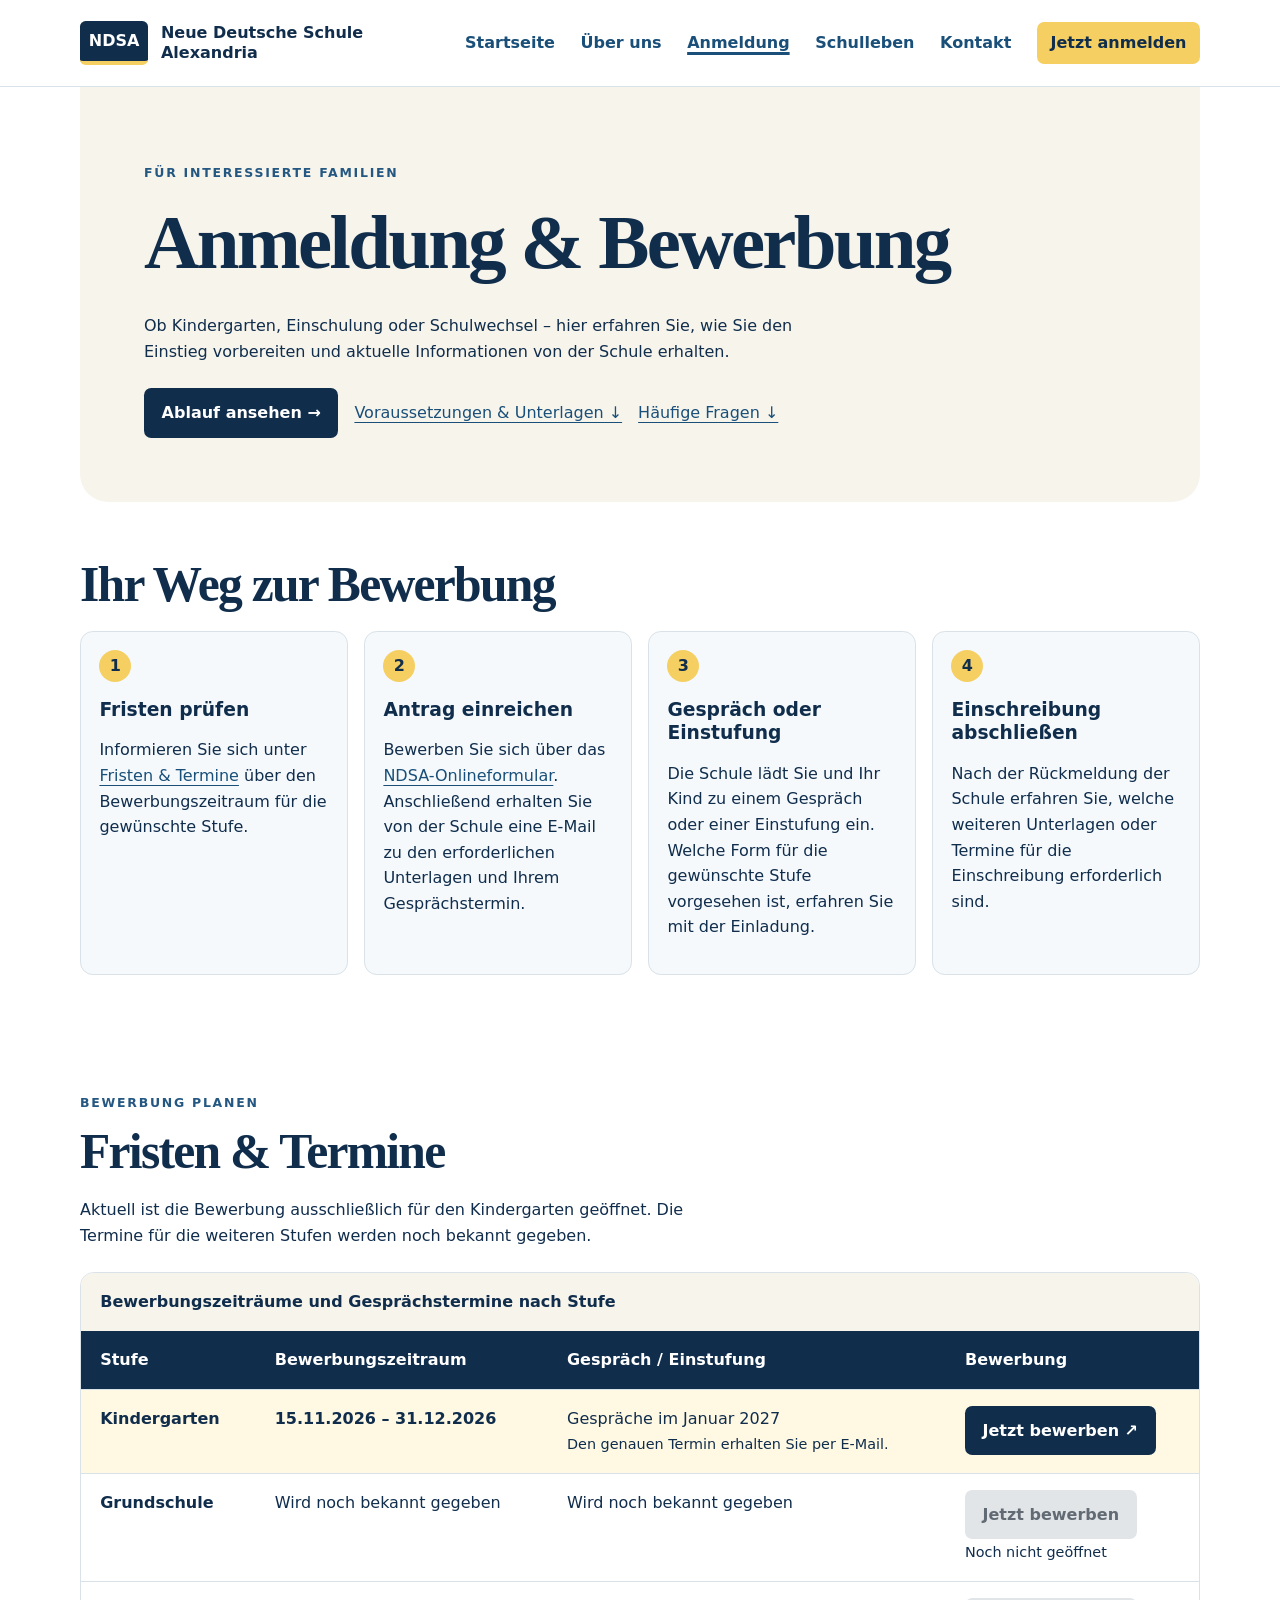
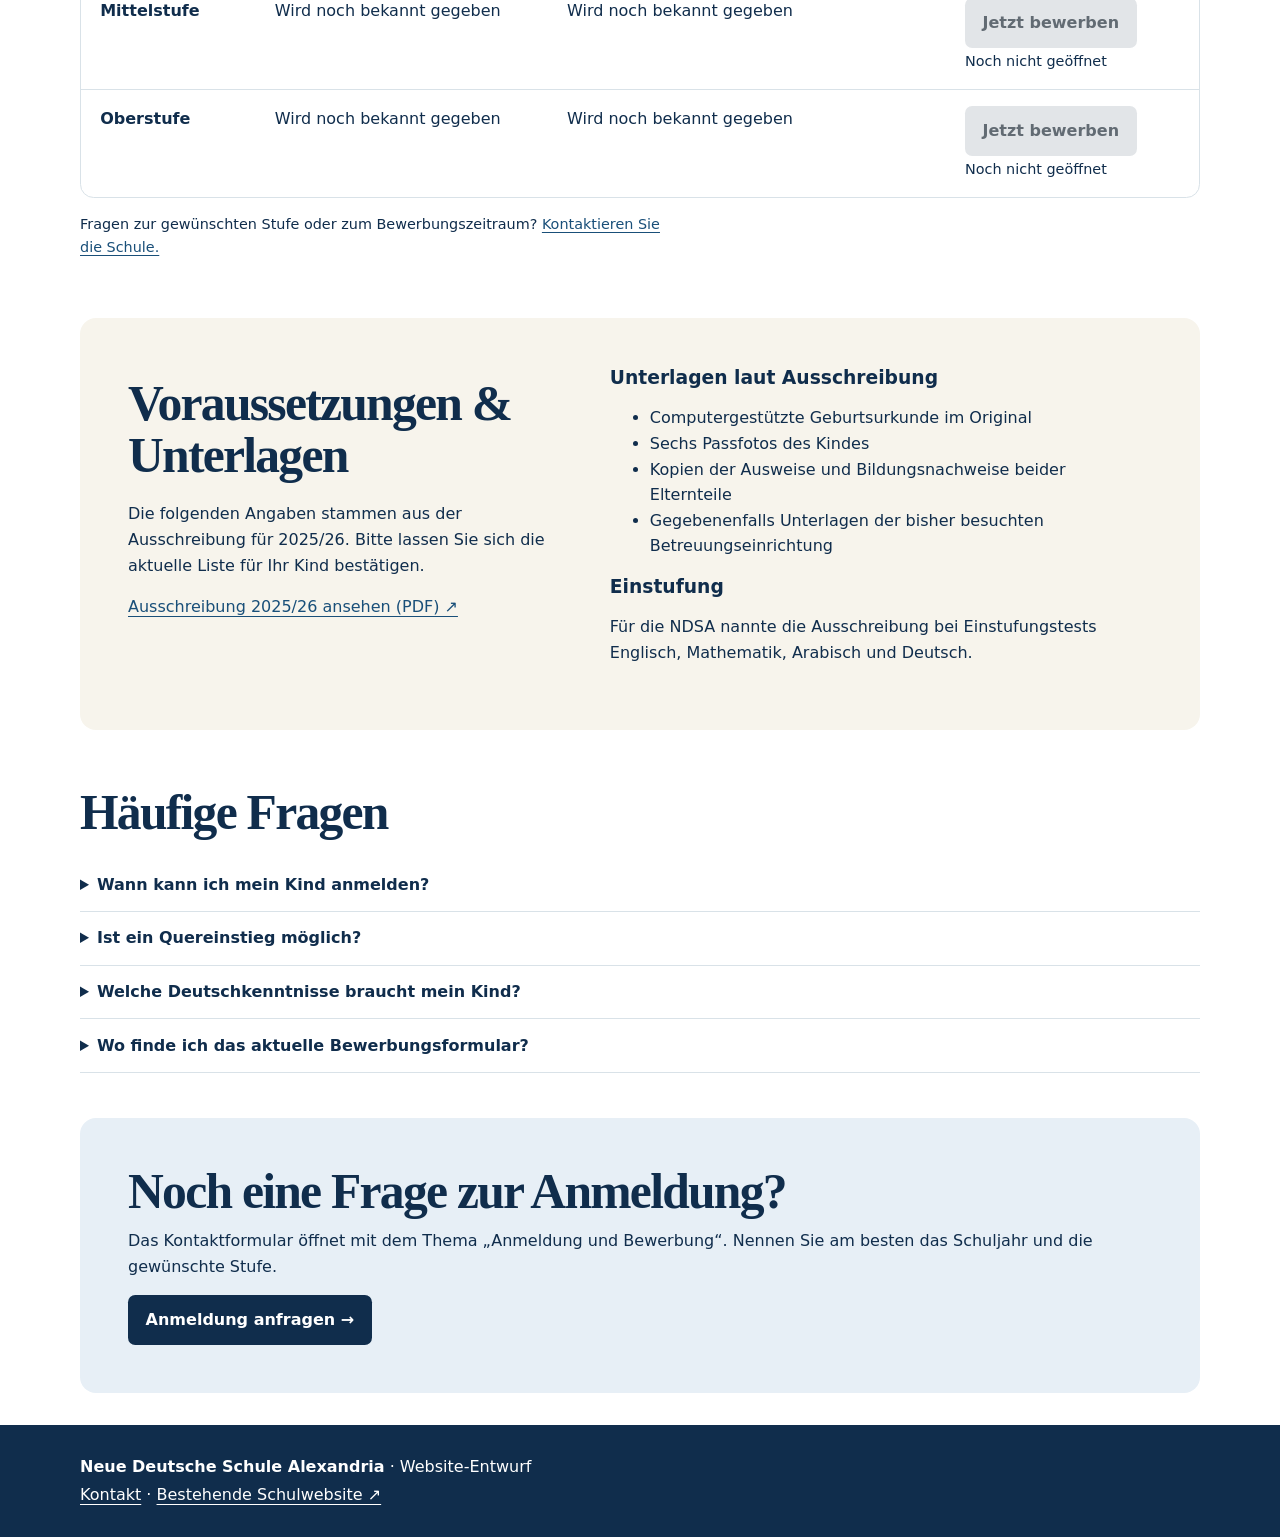
==== anmeldung.html @ f50e942b "anmeldung page structure done" ====
<!doctype html>

<html lang="de"><head><meta charset="utf-8"><meta name="viewport" content="width=device-width, initial-scale=1"><meta name="robots" content="noindex"><title>Anmeldung | Neue Deutsche Schule Alexandria</title><link rel="stylesheet" href="styles.css"></head>

<body><a class="skip" href="#inhalt">Zum Inhalt</a><header class="top"><div class="wrap head"><a class="brand" href="index.html"><span class="mark" aria-hidden="true">NDSA</span><span>Neue Deutsche Schule<br>Alexandria</span></a><nav class="nav" aria-label="Hauptnavigation"><a href="index.html">Startseite</a><a href="ueber-uns.html">Über uns</a><a href="anmeldung.html" aria-current="page">Anmeldung</a><a href="schulleben.html">Schulleben</a><a href="kontakt.html">Kontakt</a><a class="button" href="https://schooleverywhere-ndsa.com/schooleverywhere/management/onlineadmission/applyonline/onlineadmission1.php" target="_blank" rel="noopener noreferrer" aria-label="Jetzt anmelden – NDSA-Onlineformular (öffnet in einem neuen Tab)">Jetzt anmelden</a></nav></div></header>

<main id="inhalt" class="wrap"><section class="intro"><p class="eyebrow">Für interessierte Familien</p><h1>Anmeldung & Bewerbung</h1><p>Ob Kindergarten, Einschulung oder Schulwechsel – hier erfahren Sie, wie Sie den Einstieg vorbereiten und aktuelle Informationen von der Schule erhalten.</p><div class="actions"><a class="button" href="#ablauf">Ablauf ansehen →</a><a href="#voraussetzungen">Voraussetzungen & Unterlagen ↓</a><a href="#faq">Häufige Fragen ↓</a></div></section>

<section class="section" id="ablauf">
<h2>Ihr Weg zur Bewerbung</h2>
<ol class="process grid">
<li><h3>Fristen prüfen</h3><p>Informieren Sie sich unter <a href="#fristen">Fristen &amp; Termine</a> über den Bewerbungszeitraum für die gewünschte Stufe.</p></li>
<li><h3>Antrag einreichen</h3><p>Bewerben Sie sich über das <a href="https://schooleverywhere-ndsa.com/schooleverywhere/management/onlineadmission/applyonline/onlineadmission1.php" target="_blank" rel="noopener noreferrer">NDSA-Onlineformular</a>. Anschließend erhalten Sie von der Schule eine E-Mail zu den erforderlichen Unterlagen und Ihrem Gesprächstermin.</p></li>
<li><h3>Gespräch oder Einstufung</h3><p>Die Schule lädt Sie und Ihr Kind zu einem Gespräch oder einer Einstufung ein. Welche Form für die gewünschte Stufe vorgesehen ist, erfahren Sie mit der Einladung.</p></li>
<li><h3>Einschreibung abschließen</h3><p>Nach der Rückmeldung der Schule erfahren Sie, welche weiteren Unterlagen oder Termine für die Einschreibung erforderlich sind.</p></li>
</ol></section>
<section class="section" id="fristen" aria-labelledby="fristen-titel">
<p class="eyebrow">Bewerbung planen</p><h2 id="fristen-titel">Fristen &amp; Termine</h2>
<p>Aktuell ist die Bewerbung ausschließlich für den Kindergarten geöffnet. Die Termine für die weiteren Stufen werden noch bekannt gegeben.</p>
<div class="admissions-table-wrap" role="region" aria-label="Bewerbungsfristen nach Stufe" tabindex="0">
<table class="admissions-table">
<caption>Bewerbungszeiträume und Gesprächstermine nach Stufe</caption>
<thead><tr><th scope="col">Stufe</th><th scope="col">Bewerbungszeitraum</th><th scope="col">Gespräch / Einstufung</th><th scope="col">Bewerbung</th></tr></thead>
<tbody>
<tr><th scope="row">Kindergarten</th><td><strong><time datetime="2026-11-15">15.11.2026</time> – <time datetime="2026-12-31">31.12.2026</time></strong></td><td>Gespräche im Januar 2027<br><span class="admissions-note">Den genauen Termin erhalten Sie per E-Mail.</span></td><td><a class="button" href="https://schooleverywhere-ndsa.com/schooleverywhere/management/onlineadmission/applyonline/onlineadmission1.php" target="_blank" rel="noopener noreferrer" aria-label="Kindergarten: Jetzt bewerben (öffnet in einem neuen Tab)">Jetzt bewerben ↗</a></td></tr>
<tr><th scope="row">Grundschule</th><td>Wird noch bekannt gegeben</td><td>Wird noch bekannt gegeben</td><td><button class="button" type="button" disabled aria-label="Grundschule: Bewerbung noch nicht geöffnet">Jetzt bewerben</button><br><span class="admissions-note">Noch nicht geöffnet</span></td></tr>
<tr><th scope="row">Mittelstufe</th><td>Wird noch bekannt gegeben</td><td>Wird noch bekannt gegeben</td><td><button class="button" type="button" disabled aria-label="Mittelstufe: Bewerbung noch nicht geöffnet">Jetzt bewerben</button><br><span class="admissions-note">Noch nicht geöffnet</span></td></tr>
<tr><th scope="row">Oberstufe</th><td>Wird noch bekannt gegeben</td><td>Wird noch bekannt gegeben</td><td><button class="button" type="button" disabled aria-label="Oberstufe: Bewerbung noch nicht geöffnet">Jetzt bewerben</button><br><span class="admissions-note">Noch nicht geöffnet</span></td></tr>
</tbody></table></div>
<p class="admissions-note">Fragen zur gewünschten Stufe oder zum Bewerbungszeitraum? <a href="kontakt.html?thema=anmeldung#kontaktformular">Kontaktieren Sie die Schule.</a></p>
</section>
<section class="section split" id="voraussetzungen"><div><h2>Voraussetzungen & Unterlagen</h2><p>Die folgenden Angaben stammen aus der Ausschreibung für 2025/26. Bitte lassen Sie sich die aktuelle Liste für Ihr Kind bestätigen.</p><a href="https://schooleverywhere-future.com/schooleverywhere/management/uploads/17315645576920092380.pdf">Ausschreibung 2025/26 ansehen (PDF) ↗</a></div><div><h3>Unterlagen laut Ausschreibung</h3><ul><li>Computergestützte Geburtsurkunde im Original</li><li>Sechs Passfotos des Kindes</li><li>Kopien der Ausweise und Bildungsnachweise beider Elternteile</li><li>Gegebenenfalls Unterlagen der bisher besuchten Betreuungseinrichtung</li></ul><h3>Einstufung</h3><p>Für die NDSA nannte die Ausschreibung bei Einstufungstests Englisch, Mathematik, Arabisch und Deutsch.</p></div></section>

<section class="section" id="faq"><h2>Häufige Fragen</h2><details><summary>Wann kann ich mein Kind anmelden?</summary><p>Für den Kindergarten können Sie sich vom 15.11.2026 bis zum 31.12.2026 bewerben. Die Gespräche finden im Januar 2027 statt. Alle weiteren Angaben finden Sie unter <a href="#fristen">Fristen &amp; Termine</a>.</p></details><details><summary>Ist ein Quereinstieg möglich?</summary><p>Erfragen Sie die Platzverfügbarkeit und das Einstufungsverfahren für die gewünschte Klassenstufe.</p></details><details><summary>Welche Deutschkenntnisse braucht mein Kind?</summary><p>Die Anforderungen hängen vom Einstieg ab. Fragen Sie die Schule, welche Kenntnisse erwartet und gegebenenfalls geprüft werden.</p></details><details><summary>Wo finde ich das aktuelle Bewerbungsformular?</summary><p>Nutzen Sie das <a href="https://schooleverywhere-ndsa.com/schooleverywhere/management/onlineadmission/applyonline/onlineadmission1.php" target="_blank" rel="noopener noreferrer">NDSA-Onlineformular</a> innerhalb des Bewerbungszeitraums für die gewünschte Stufe. Nach dem Einreichen informiert Sie die Schule per E-Mail über die erforderlichen Unterlagen und den Gesprächstermin.</p></details></section>

<section class="section banner"><div><h2>Noch eine Frage zur Anmeldung?</h2><p>Das Kontaktformular öffnet mit dem Thema „Anmeldung und Bewerbung“. Nennen Sie am besten das Schuljahr und die gewünschte Stufe.</p></div><a class="button" href="kontakt.html?thema=anmeldung#kontaktformular">Anmeldung anfragen →</a></section></main>

<footer><div class="wrap"><p><strong>Neue Deutsche Schule Alexandria</strong> · Website-Entwurf</p><p><a href="kontakt.html">Kontakt</a> · <a href="https://neue-deutsche-schule-alex.de/">Bestehende Schulwebsite ↗</a></p></div></footer></body></html>
---- styles.css ----
:root{--ink:#102d4c;--blue:#245781;--paper:#f7f4ec;--line:#d9e2e8;--gold:#f5cf62}*{box-sizing:border-box}body{margin:0;color:var(--ink);background:#fff;font:1rem/1.6 "DM Sans",system-ui,sans-serif}a{color:#194f79;text-underline-offset:.22em}a:focus-visible,button:focus-visible,input:focus-visible,select:focus-visible,textarea:focus-visible,summary:focus-visible{outline:3px solid #b07100;outline-offset:4px}.skip{position:absolute;top:-5rem;background:white;padding:.7rem;z-index:1}.skip:focus{top:0}.wrap{width:min(1120px,calc(100% - 3rem));margin:auto}.top{border-bottom:1px solid var(--line)}.head{min-height:86px;display:flex;align-items:center;justify-content:space-between;gap:1rem;flex-wrap:wrap;padding-block:.8rem}.brand{display:flex;align-items:center;gap:.8rem;font-weight:750;color:var(--ink);text-decoration:none;line-height:1.25}.mark{background:var(--ink);color:white;border-bottom:4px solid var(--gold);border-radius:.35rem;padding:.65rem .55rem}.nav{display:flex;gap:clamp(.7rem,2vw,1.65rem);flex-wrap:wrap}.nav a{font-weight:650;text-decoration:none}.nav [aria-current]{text-decoration:underline;text-decoration-thickness:3px}.hero,.intro{background:var(--paper);border-radius:0 0 28px 28px;padding:clamp(1.5rem,5vw,4rem)}.hero{display:grid;grid-template-columns:1.05fr 1fr;align-items:center;gap:clamp(1rem,4vw,3rem)}h1,h2{font-family:Georgia,serif;line-height:1.04;letter-spacing:-.035em;margin:.25em 0 .4em}h1{font-size:clamp(2.65rem,6vw,5.6rem)}h2{font-size:clamp(2rem,4vw,3.1rem)}h3{line-height:1.25;margin:0 0 .6rem}.eyebrow{font-size:.78rem;font-weight:800;letter-spacing:.14em;text-transform:uppercase;color:var(--blue)}em{font-weight:inherit;color:var(--blue)}.actions{display:flex;align-items:center;flex-wrap:wrap;gap:1rem;margin-top:1.5rem}.button{display:inline-block;background:var(--ink);color:white;text-decoration:none;padding:.75rem 1.1rem;border:0;border-radius:.45rem;font:inherit;font-weight:700;cursor:pointer}.button:hover{background:var(--blue)}.button:disabled{opacity:.6;cursor:default}.intro p:not(.eyebrow),.section>p{max-width:65ch}figure{margin:0}figure img{display:block;width:100%;aspect-ratio:4/3;object-fit:cover;border-radius:1rem;background:#dce9f2}figcaption{font-size:.8rem;margin-top:.35rem}.section{padding:2.8rem 0}.grid{display:grid;grid-template-columns:repeat(3,minmax(0,1fr));gap:1rem}.four{grid-template-columns:repeat(4,minmax(0,1fr))}article,form{border:1px solid var(--line);border-radius:.85rem;padding:1.4rem;background:#f5f9fc}article{border-top:4px solid var(--gold)}article p{margin:.35rem 0 .8rem}details{border-bottom:1px solid var(--line);padding:.85rem 0}summary{cursor:pointer;font-weight:700}.contact{display:grid;grid-template-columns:1fr 1.2fr;gap:2rem}label{display:block;font-weight:700;margin-bottom:.8rem}input,select,textarea{display:block;width:100%;margin-top:.25rem;font:inherit;padding:.55rem;border:1px solid #8698aa;border-radius:.35rem;background:white;color:var(--ink)}footer{background:var(--ink);color:white;padding:1.6rem 0;margin-top:1rem}footer a{color:white}footer p{margin:.2rem 0}@media(max-width:760px){.hero,.grid,.contact{grid-template-columns:1fr}.wrap{width:calc(100% - 2rem)}.head{align-items:flex-start;flex-direction:column}.section{padding:2rem 0}}

/* Startseite, Bildungsweg und Aufnahme */
.hero h1 {font-size:clamp(2.6rem,5.25vw,5rem)}
.quick {display:grid;grid-template-columns:repeat(3,1fr);gap:1px;background:#496582;border-radius:1rem;overflow:hidden;margin:1.3rem 0 0}
.quick a {display:flex;justify-content:space-between;gap:.8rem;background:var(--ink);color:white;padding:1rem 1.3rem;text-decoration:none;font-weight:700}
.quick a:hover {background:var(--blue)}
.quick a:focus-visible {outline-offset:-5px;outline-color:var(--gold)}
.quick span {color:var(--gold)}
.roadmap {display:grid;grid-template-columns:repeat(5,minmax(0,1fr));list-style:none;padding:0;margin:2rem 0 0}
.roadmap li {position:relative;padding:0 1rem 0 0;min-width:0}
.roadmap li:not(:last-child)::before {content:"";position:absolute;top:1.45rem;left:2.6rem;right:-.2rem;height:2px;background:#adbdcc}
.roadmap p {margin:.35rem 0 .6rem}
.milestone {width:3rem;height:3rem;display:grid;place-items:center;border-radius:50%;background:var(--ink);color:white;font-weight:750;position:relative;margin-bottom:1rem}
.roadmap li:last-child .milestone {background:var(--gold);color:var(--ink)}
.split {background:var(--paper);border-radius:1rem;display:grid;grid-template-columns:1fr 1.25fr;gap:clamp(1rem,4vw,3rem);align-items:start;padding:clamp(1.3rem,4vw,3rem)}
.banner {background:#e7eff6;border-radius:1rem;display:flex;justify-content:space-between;align-items:center;gap:1rem;flex-wrap:wrap;padding:clamp(1.3rem,4vw,3rem);margin-bottom:2rem}
.banner h2,.banner p {margin:0}
.banner p {margin-top:.65rem}
.process {counter-reset:step;list-style:none;padding:0;grid-template-columns:repeat(4,minmax(0,1fr))}
.process li {counter-increment:step;background:#f5f9fc;border:1px solid var(--line);padding:1.15rem;border-radius:.8rem}
.process li::before {content:counter(step);display:grid;place-items:center;width:2rem;height:2rem;border-radius:50%;background:var(--gold);margin-bottom:1rem;font-weight:750}
address {font-style:normal}
.map {background:#dceaf5;border-radius:.85rem;display:flex;gap:1rem;flex-direction:column;align-items:flex-start;justify-content:center;padding:2rem;min-height:9rem}
article a {overflow-wrap:anywhere}
[id] {scroll-margin-top:1rem}
@media(max-width:900px){.process{grid-template-columns:repeat(2,minmax(0,1fr))}}
@media(max-width:760px){
  .quick,.split,.process,.roadmap {grid-template-columns:1fr}
  .roadmap li {padding:0 0 1.6rem 4rem;min-height:4rem}
  .roadmap li:not(:last-child)::before {left:1.45rem;top:2rem;right:auto;width:2px;height:calc(100% - 1rem)}
  .milestone {position:absolute;top:0;left:0}
}

.nav {align-items:center}
.nav .button {background:var(--gold);color:var(--ink);padding:.5rem .85rem}
.nav .button:hover {background:#ffe48c}
.archive-filters {display:flex;flex-wrap:wrap;gap:.75rem 1rem}
.archive-filters[hidden] {display:none}
.archive-filters label {flex:1 1 12rem;max-width:18rem;margin:0}
.story {padding:0;border:0;background:transparent}
.story .section {max-width:68ch;margin:auto}
.story h1 {font-size:clamp(2rem,6vw,4.5rem);overflow-wrap:anywhere}
.gallery {display:grid;grid-template-columns:repeat(auto-fit,minmax(min(100%,15rem),1fr));gap:1rem}
.photo-placeholder {display:grid;place-items:center;aspect-ratio:4/3;background:#e7eff6;border:1px dashed #8698aa;border-radius:1rem}
@media(max-width:760px) {
  .nav {gap:.45rem 1rem}
  .nav a {padding-block:.35rem}
}

/* Bewerbungsfristen */
.admissions-table-wrap {overflow-x:auto;border:1px solid var(--line);border-radius:.85rem;margin-top:1.5rem}
.admissions-table-wrap:focus-visible {outline:3px solid #b07100;outline-offset:4px}
.admissions-table {width:100%;border-collapse:collapse;text-align:left;min-width:36rem}
.admissions-table caption {text-align:left;padding:1rem 1.2rem;font-weight:700;background:var(--paper)}
.admissions-table th,.admissions-table td {padding:1rem 1.2rem;vertical-align:top;border-bottom:1px solid var(--line)}
.admissions-table thead {background:var(--ink);color:white}
.admissions-table tbody tr:first-child {background:#fff8e3}
.admissions-table tbody tr:last-child th,.admissions-table tbody tr:last-child td {border-bottom:0}
.admissions-note {font-size:.9rem}

.admissions-table .button {white-space:nowrap}
.admissions-table .button:disabled {background:#e2e5e8;color:#626b73;opacity:1;cursor:not-allowed}

/* Kindergarten-Aufruf im Startseiten-Hero */
.kindergarten-cta {display:flex;align-items:flex-start;gap:1rem;margin-top:1.8rem;padding:1.25rem;background:#fff;border:1px solid #e4d49f;border-top:4px solid var(--gold);border-radius:1rem;box-shadow:0 6px 20px #102d4c08}
.kindergarten-icon {display:grid;place-items:center;flex:0 0 3.5rem;width:3.5rem;height:3.5rem;background:#fff4ce;color:var(--ink);border-radius:50%}
.kindergarten-cta .eyebrow {margin:0 0 .5rem;font-size:.7rem;letter-spacing:.09em}
.kindergarten-cta h2 {font-size:clamp(1.4rem,2.4vw,1.9rem);line-height:1.15;letter-spacing:-.02em;margin:0}
.kindergarten-cta p:not(.eyebrow) {font-size:.95rem;margin:.65rem 0 0}
.kindergarten-cta .actions {margin-top:1rem;gap:.75rem;font-size:.9rem}
@media(max-width:480px){.kindergarten-cta{flex-direction:column}.kindergarten-cta .button{width:100%;text-align:center}}
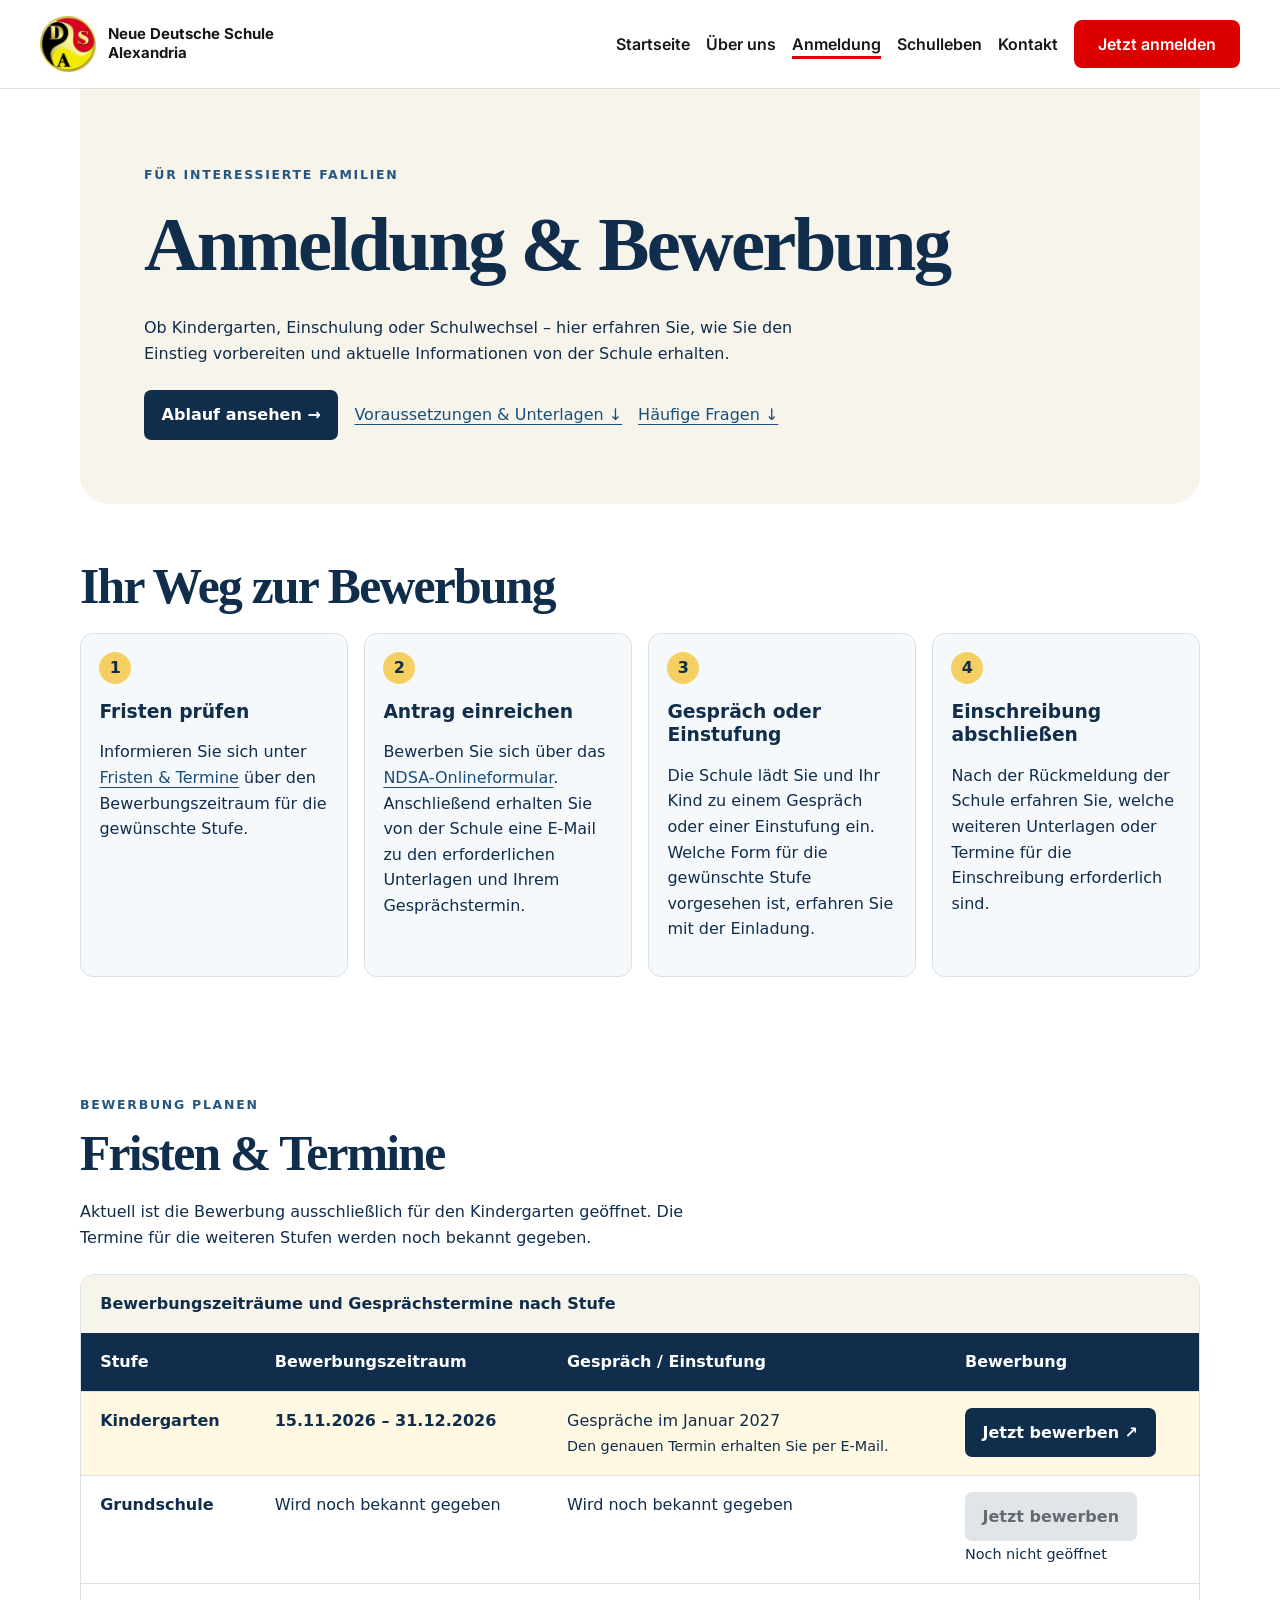
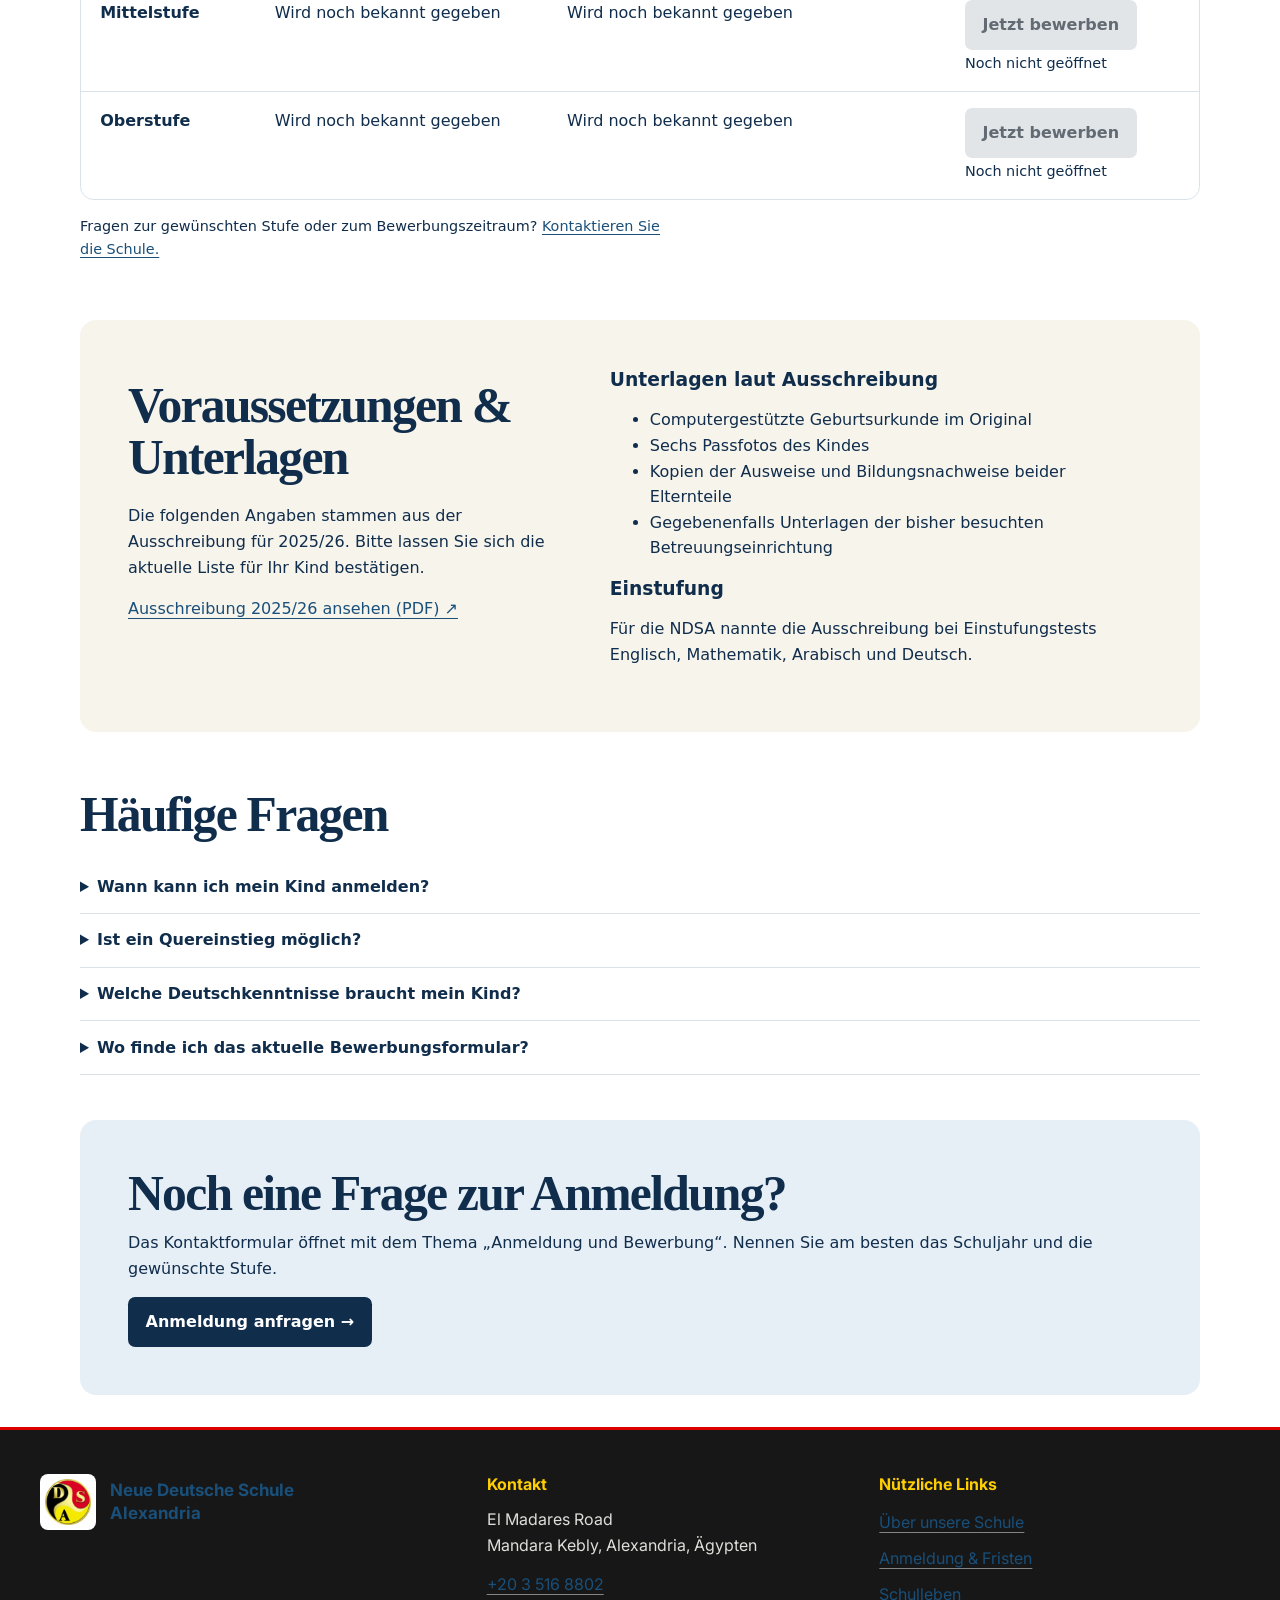
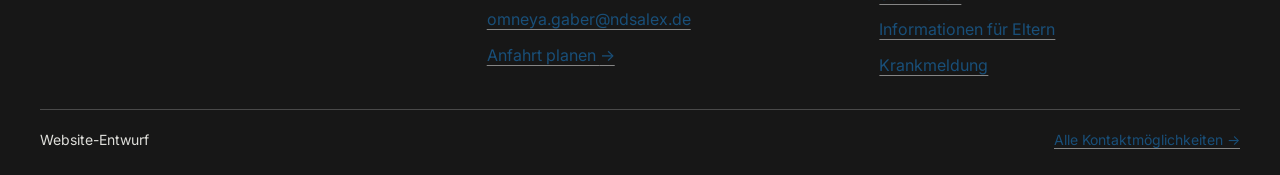
==== commit 5a2a0003: "Create Shared Header & Footer" ====
--- a/anmeldung.html
+++ b/anmeldung.html
@@ -1,8 +1,8 @@
 <!doctype html>
 
-<html lang="de"><head><meta charset="utf-8"><meta name="viewport" content="width=device-width, initial-scale=1"><meta name="robots" content="noindex"><title>Anmeldung | Neue Deutsche Schule Alexandria</title><link rel="stylesheet" href="styles.css"></head>
+<html lang="de"><head><meta charset="utf-8"><meta name="viewport" content="width=device-width, initial-scale=1"><meta name="robots" content="noindex"><title>Anmeldung | Neue Deutsche Schule Alexandria</title><link rel="stylesheet" href="styles.css"><link rel="stylesheet" href="site-layout.css"><script defer src="header.js"></script><script defer src="footer.js"></script></head>
 
-<body><a class="skip" href="#inhalt">Zum Inhalt</a><header class="top"><div class="wrap head"><a class="brand" href="index.html"><span class="mark" aria-hidden="true">NDSA</span><span>Neue Deutsche Schule<br>Alexandria</span></a><nav class="nav" aria-label="Hauptnavigation"><a href="index.html">Startseite</a><a href="ueber-uns.html">Über uns</a><a href="anmeldung.html" aria-current="page">Anmeldung</a><a href="schulleben.html">Schulleben</a><a href="kontakt.html">Kontakt</a><a class="button" href="https://schooleverywhere-ndsa.com/schooleverywhere/management/onlineadmission/applyonline/onlineadmission1.php" target="_blank" rel="noopener noreferrer" aria-label="Jetzt anmelden – NDSA-Onlineformular (öffnet in einem neuen Tab)">Jetzt anmelden</a></nav></div></header>
+<body><a class="skip" href="#inhalt">Zum Inhalt</a><div data-site-header></div>
 
 <main id="inhalt" class="wrap"><section class="intro"><p class="eyebrow">Für interessierte Familien</p><h1>Anmeldung & Bewerbung</h1><p>Ob Kindergarten, Einschulung oder Schulwechsel – hier erfahren Sie, wie Sie den Einstieg vorbereiten und aktuelle Informationen von der Schule erhalten.</p><div class="actions"><a class="button" href="#ablauf">Ablauf ansehen →</a><a href="#voraussetzungen">Voraussetzungen & Unterlagen ↓</a><a href="#faq">Häufige Fragen ↓</a></div></section>
 
@@ -35,5 +35,5 @@
 
 <section class="section banner"><div><h2>Noch eine Frage zur Anmeldung?</h2><p>Das Kontaktformular öffnet mit dem Thema „Anmeldung und Bewerbung“. Nennen Sie am besten das Schuljahr und die gewünschte Stufe.</p></div><a class="button" href="kontakt.html?thema=anmeldung#kontaktformular">Anmeldung anfragen →</a></section></main>
 
-<footer><div class="wrap"><p><strong>Neue Deutsche Schule Alexandria</strong> · Website-Entwurf</p><p><a href="kontakt.html">Kontakt</a> · <a href="https://neue-deutsche-schule-alex.de/">Bestehende Schulwebsite ↗</a></p></div></footer></body></html>
+<div data-site-footer></div></body></html>
 
--- a/styles.css
+++ b/styles.css
@@ -1,4 +1,4 @@
-:root{--ink:#102d4c;--blue:#245781;--paper:#f7f4ec;--line:#d9e2e8;--gold:#f5cf62}*{box-sizing:border-box}body{margin:0;color:var(--ink);background:#fff;font:1rem/1.6 "DM Sans",system-ui,sans-serif}a{color:#194f79;text-underline-offset:.22em}a:focus-visible,button:focus-visible,input:focus-visible,select:focus-visible,textarea:focus-visible,summary:focus-visible{outline:3px solid #b07100;outline-offset:4px}.skip{position:absolute;top:-5rem;background:white;padding:.7rem;z-index:1}.skip:focus{top:0}.wrap{width:min(1120px,calc(100% - 3rem));margin:auto}.top{border-bottom:1px solid var(--line)}.head{min-height:86px;display:flex;align-items:center;justify-content:space-between;gap:1rem;flex-wrap:wrap;padding-block:.8rem}.brand{display:flex;align-items:center;gap:.8rem;font-weight:750;color:var(--ink);text-decoration:none;line-height:1.25}.mark{background:var(--ink);color:white;border-bottom:4px solid var(--gold);border-radius:.35rem;padding:.65rem .55rem}.nav{display:flex;gap:clamp(.7rem,2vw,1.65rem);flex-wrap:wrap}.nav a{font-weight:650;text-decoration:none}.nav [aria-current]{text-decoration:underline;text-decoration-thickness:3px}.hero,.intro{background:var(--paper);border-radius:0 0 28px 28px;padding:clamp(1.5rem,5vw,4rem)}.hero{display:grid;grid-template-columns:1.05fr 1fr;align-items:center;gap:clamp(1rem,4vw,3rem)}h1,h2{font-family:Georgia,serif;line-height:1.04;letter-spacing:-.035em;margin:.25em 0 .4em}h1{font-size:clamp(2.65rem,6vw,5.6rem)}h2{font-size:clamp(2rem,4vw,3.1rem)}h3{line-height:1.25;margin:0 0 .6rem}.eyebrow{font-size:.78rem;font-weight:800;letter-spacing:.14em;text-transform:uppercase;color:var(--blue)}em{font-weight:inherit;color:var(--blue)}.actions{display:flex;align-items:center;flex-wrap:wrap;gap:1rem;margin-top:1.5rem}.button{display:inline-block;background:var(--ink);color:white;text-decoration:none;padding:.75rem 1.1rem;border:0;border-radius:.45rem;font:inherit;font-weight:700;cursor:pointer}.button:hover{background:var(--blue)}.button:disabled{opacity:.6;cursor:default}.intro p:not(.eyebrow),.section>p{max-width:65ch}figure{margin:0}figure img{display:block;width:100%;aspect-ratio:4/3;object-fit:cover;border-radius:1rem;background:#dce9f2}figcaption{font-size:.8rem;margin-top:.35rem}.section{padding:2.8rem 0}.grid{display:grid;grid-template-columns:repeat(3,minmax(0,1fr));gap:1rem}.four{grid-template-columns:repeat(4,minmax(0,1fr))}article,form{border:1px solid var(--line);border-radius:.85rem;padding:1.4rem;background:#f5f9fc}article{border-top:4px solid var(--gold)}article p{margin:.35rem 0 .8rem}details{border-bottom:1px solid var(--line);padding:.85rem 0}summary{cursor:pointer;font-weight:700}.contact{display:grid;grid-template-columns:1fr 1.2fr;gap:2rem}label{display:block;font-weight:700;margin-bottom:.8rem}input,select,textarea{display:block;width:100%;margin-top:.25rem;font:inherit;padding:.55rem;border:1px solid #8698aa;border-radius:.35rem;background:white;color:var(--ink)}footer{background:var(--ink);color:white;padding:1.6rem 0;margin-top:1rem}footer a{color:white}footer p{margin:.2rem 0}@media(max-width:760px){.hero,.grid,.contact{grid-template-columns:1fr}.wrap{width:calc(100% - 2rem)}.head{align-items:flex-start;flex-direction:column}.section{padding:2rem 0}}
+:root{--ink:#102d4c;--blue:#245781;--paper:#f7f4ec;--line:#d9e2e8;--gold:#f5cf62}*{box-sizing:border-box}body{margin:0;color:var(--ink);background:#fff;font:1rem/1.6 "DM Sans",system-ui,sans-serif}a{color:#194f79;text-underline-offset:.22em}a:focus-visible,button:focus-visible,input:focus-visible,select:focus-visible,textarea:focus-visible,summary:focus-visible{outline:3px solid #b07100;outline-offset:4px}.skip{position:absolute;top:-5rem;background:white;padding:.7rem;z-index:1}.skip:focus{top:0}.wrap{width:min(1120px,calc(100% - 3rem));margin:auto}.hero,.intro{background:var(--paper);border-radius:0 0 28px 28px;padding:clamp(1.5rem,5vw,4rem)}.hero{display:grid;grid-template-columns:1.05fr 1fr;align-items:center;gap:clamp(1rem,4vw,3rem)}h1,h2{font-family:Georgia,serif;line-height:1.04;letter-spacing:-.035em;margin:.25em 0 .4em}h1{font-size:clamp(2.65rem,6vw,5.6rem)}h2{font-size:clamp(2rem,4vw,3.1rem)}h3{line-height:1.25;margin:0 0 .6rem}.eyebrow{font-size:.78rem;font-weight:800;letter-spacing:.14em;text-transform:uppercase;color:var(--blue)}em{font-weight:inherit;color:var(--blue)}.actions{display:flex;align-items:center;flex-wrap:wrap;gap:1rem;margin-top:1.5rem}.button{display:inline-block;background:var(--ink);color:white;text-decoration:none;padding:.75rem 1.1rem;border:0;border-radius:.45rem;font:inherit;font-weight:700;cursor:pointer}.button:hover{background:var(--blue)}.button:disabled{opacity:.6;cursor:default}.intro p:not(.eyebrow),.section>p{max-width:65ch}figure{margin:0}figure img{display:block;width:100%;aspect-ratio:4/3;object-fit:cover;border-radius:1rem;background:#dce9f2}figcaption{font-size:.8rem;margin-top:.35rem}.section{padding:2.8rem 0}.grid{display:grid;grid-template-columns:repeat(3,minmax(0,1fr));gap:1rem}.four{grid-template-columns:repeat(4,minmax(0,1fr))}article,form{border:1px solid var(--line);border-radius:.85rem;padding:1.4rem;background:#f5f9fc}article{border-top:4px solid var(--gold)}article p{margin:.35rem 0 .8rem}details{border-bottom:1px solid var(--line);padding:.85rem 0}summary{cursor:pointer;font-weight:700}.contact{display:grid;grid-template-columns:1fr 1.2fr;gap:2rem}label{display:block;font-weight:700;margin-bottom:.8rem}input,select,textarea{display:block;width:100%;margin-top:.25rem;font:inherit;padding:.55rem;border:1px solid #8698aa;border-radius:.35rem;background:white;color:var(--ink)}@media(max-width:760px){.hero,.grid,.contact{grid-template-columns:1fr}.wrap{width:calc(100% - 2rem)}.section{padding:2rem 0}}
 
 /* Startseite, Bildungsweg und Aufnahme */
 .hero h1 {font-size:clamp(2.6rem,5.25vw,5rem)}
@@ -32,9 +32,9 @@
   .milestone {position:absolute;top:0;left:0}
 }
 
-.nav {align-items:center}
-.nav .button {background:var(--gold);color:var(--ink);padding:.5rem .85rem}
-.nav .button:hover {background:#ffe48c}
+
+
+
 .archive-filters {display:flex;flex-wrap:wrap;gap:.75rem 1rem}
 .archive-filters[hidden] {display:none}
 .archive-filters label {flex:1 1 12rem;max-width:18rem;margin:0}
@@ -44,8 +44,6 @@
 .gallery {display:grid;grid-template-columns:repeat(auto-fit,minmax(min(100%,15rem),1fr));gap:1rem}
 .photo-placeholder {display:grid;place-items:center;aspect-ratio:4/3;background:#e7eff6;border:1px dashed #8698aa;border-radius:1rem}
 @media(max-width:760px) {
-  .nav {gap:.45rem 1rem}
-  .nav a {padding-block:.35rem}
 }
 
 /* Bewerbungsfristen */
@@ -62,11 +60,15 @@
 .admissions-table .button {white-space:nowrap}
 .admissions-table .button:disabled {background:#e2e5e8;color:#626b73;opacity:1;cursor:not-allowed}
 
-/* Kindergarten-Aufruf im Startseiten-Hero */
-.kindergarten-cta {display:flex;align-items:flex-start;gap:1rem;margin-top:1.8rem;padding:1.25rem;background:#fff;border:1px solid #e4d49f;border-top:4px solid var(--gold);border-radius:1rem;box-shadow:0 6px 20px #102d4c08}
-.kindergarten-icon {display:grid;place-items:center;flex:0 0 3.5rem;width:3.5rem;height:3.5rem;background:#fff4ce;color:var(--ink);border-radius:50%}
-.kindergarten-cta .eyebrow {margin:0 0 .5rem;font-size:.7rem;letter-spacing:.09em}
-.kindergarten-cta h2 {font-size:clamp(1.4rem,2.4vw,1.9rem);line-height:1.15;letter-spacing:-.02em;margin:0}
-.kindergarten-cta p:not(.eyebrow) {font-size:.95rem;margin:.65rem 0 0}
-.kindergarten-cta .actions {margin-top:1rem;gap:.75rem;font-size:.9rem}
-@media(max-width:480px){.kindergarten-cta{flex-direction:column}.kindergarten-cta .button{width:100%;text-align:center}}
+/* Kompakter Kindergarten-Aufruf im Startseiten-Hero */
+.kindergarten-cta {grid-column:1 / -1;display:flex;align-items:center;gap:1rem;padding:1rem 1.2rem;background:var(--ink);color:white;border-left:5px solid var(--gold);border-radius:.75rem}
+.kindergarten-icon {display:grid;place-items:center;flex:0 0 2.8rem;width:2.8rem;height:2.8rem;background:var(--gold);color:var(--ink);border-radius:50%}
+.kindergarten-icon svg {width:2.1rem;height:2.1rem}
+.kindergarten-cta-copy {flex:1;min-width:0}
+.kindergarten-cta .eyebrow {color:var(--gold);margin:0 0 .25rem;font-size:.68rem;letter-spacing:.12em}
+.kindergarten-cta h2 {font-family:inherit;font-size:clamp(1.05rem,2vw,1.3rem);line-height:1.25;letter-spacing:0;margin:0}
+.kindergarten-cta p:not(.eyebrow) {font-size:.85rem;margin:.3rem 0 0;color:#e1eaf2}
+.kindergarten-cta p a {color:white}
+.kindergarten-cta .button {flex-shrink:0;background:var(--gold);color:var(--ink);font-size:.9rem;padding:.65rem 1rem;white-space:nowrap}
+.kindergarten-cta .button:hover {background:#ffe48c}
+@media(max-width:600px){.kindergarten-cta{flex-wrap:wrap;gap:.75rem;padding:1rem}.kindergarten-cta-copy{flex-basis:calc(100% - 4rem)}.kindergarten-cta>.button{margin-left:3.55rem}}
--- a/site-layout.css
+++ b/site-layout.css
@@ -0,0 +1,203 @@
+@import url("https://fonts.googleapis.com/css2?family=Inter:wght@400;600;700&display=swap");
+
+:root {
+  --ndsa-charcoal: #171717;
+  --ndsa-red: #dd0000;
+  --ndsa-deep-red: #b80000;
+  --ndsa-gold: #ffce00;
+  --ndsa-border: #dededa;
+  --ndsa-focus: #005fcc;
+}
+
+.site-header, .site-footer {
+  font-family: Inter, system-ui, sans-serif;
+}
+
+.site-wrap {
+  width: min(1200px, calc(100% - 64px));
+  margin-inline: auto;
+}
+
+.site-header {
+  color: var(--ndsa-charcoal);
+  background: #fff;
+  border-bottom: 1px solid var(--ndsa-border);
+}
+
+.site-header-inner {
+  display: flex;
+  justify-content: space-between;
+  align-items: center;
+  flex-wrap: wrap;
+  gap: 12px 24px;
+  padding-block: 16px;
+}
+
+.site-brand {
+  display: inline-flex;
+  align-items: center;
+  gap: 12px;
+  color: inherit;
+  text-decoration: none;
+  font-weight: 700;
+  font-size: 15px;
+  line-height: 1.25;
+}
+
+.site-brand img {
+  display: block;
+  object-fit: contain;
+  flex-shrink: 0;
+}
+
+.site-nav {
+  display: flex;
+  align-items: center;
+  flex-wrap: wrap;
+  gap: 4px 16px;
+}
+
+.site-nav a {
+  display: inline-flex;
+  align-items: center;
+  min-height: 44px;
+  color: inherit;
+  font-size: 16px;
+  font-weight: 600;
+  line-height: 1.25;
+  text-decoration: none;
+}
+
+.site-nav a:hover, .site-nav [aria-current] {
+  text-decoration: underline 3px var(--ndsa-red);
+  text-underline-offset: 6px;
+}
+
+.site-nav .site-admissions {
+  min-height: 48px;
+  padding-inline: 24px;
+  border-radius: 8px;
+  background: var(--ndsa-red);
+  color: #fff;
+  text-decoration: none;
+}
+
+.site-nav .site-admissions:hover {
+  background: var(--ndsa-deep-red);
+}
+
+.site-header a:focus-visible, .skip:focus-visible {
+  outline: 3px solid var(--ndsa-focus);
+  outline-offset: 3px;
+}
+
+.site-footer {
+  background: var(--ndsa-charcoal);
+  color: #fff;
+  padding-block: 44px 20px;
+  border-top: 3px solid var(--ndsa-red);
+}
+
+.site-footer-inner {
+  display: grid;
+  grid-template-columns: 1.15fr 1fr 1fr;
+  gap: 32px;
+}
+
+.site-footer-brand {
+  display: inline-flex;
+  align-items: center;
+  gap: 14px;
+  font-size: 17px;
+  font-weight: 700;
+  line-height: 1.35;
+  text-decoration: none;
+}
+
+.site-footer-brand img {
+  display: block;
+  flex-shrink: 0;
+  object-fit: contain;
+  background: #fff;
+  border-radius: 8px;
+  padding: 5px;
+}
+
+.site-footer .site-footer-heading {
+  margin: 0 0 12px;
+  color: var(--ndsa-gold);
+  font: 700 16px/1.35 Inter, system-ui, sans-serif;
+  letter-spacing: normal;
+}
+
+.site-footer-address {
+  margin-bottom: 10px;
+  font-style: normal;
+  color: var(--ndsa-border);
+}
+
+.site-footer-links {
+  display: grid;
+  gap: 4px;
+  list-style: none;
+  margin: 0;
+  padding: 0;
+}
+
+.site-footer-links a,
+.site-footer-bottom a {
+  display: inline-block;
+  padding-block: 3px;
+  overflow-wrap: anywhere;
+  text-decoration-color: #858585;
+}
+
+.site-footer-bottom {
+  display: flex;
+  justify-content: space-between;
+  flex-wrap: wrap;
+  gap: 8px 24px;
+  align-items: center;
+  margin-top: 28px;
+  padding-top: 16px;
+  border-top: 1px solid #494949;
+  color: var(--ndsa-border);
+  font-size: 14px;
+}
+
+.site-footer a:hover {
+  color: var(--ndsa-gold);
+  text-decoration-color: currentColor;
+}
+
+.site-footer a:focus-visible {
+  outline: 3px solid var(--ndsa-gold);
+  outline-offset: 3px;
+}
+
+@media (max-width: 760px) {
+  .site-footer-inner {
+    grid-template-columns: repeat(2, minmax(0, 1fr));
+    gap: 24px;
+  }
+
+  .site-footer-inner > div {
+    grid-column: 1 / -1;
+  }
+}
+
+@media (max-width: 520px) {
+  .site-footer {
+    padding-top: 32px;
+  }
+
+  .site-footer-inner {
+    grid-template-columns: minmax(0, 1fr);
+  }
+}
+
+@media (max-width: 760px) {
+  .site-wrap {
+    width: calc(100% - 40px);
+  }
+}
